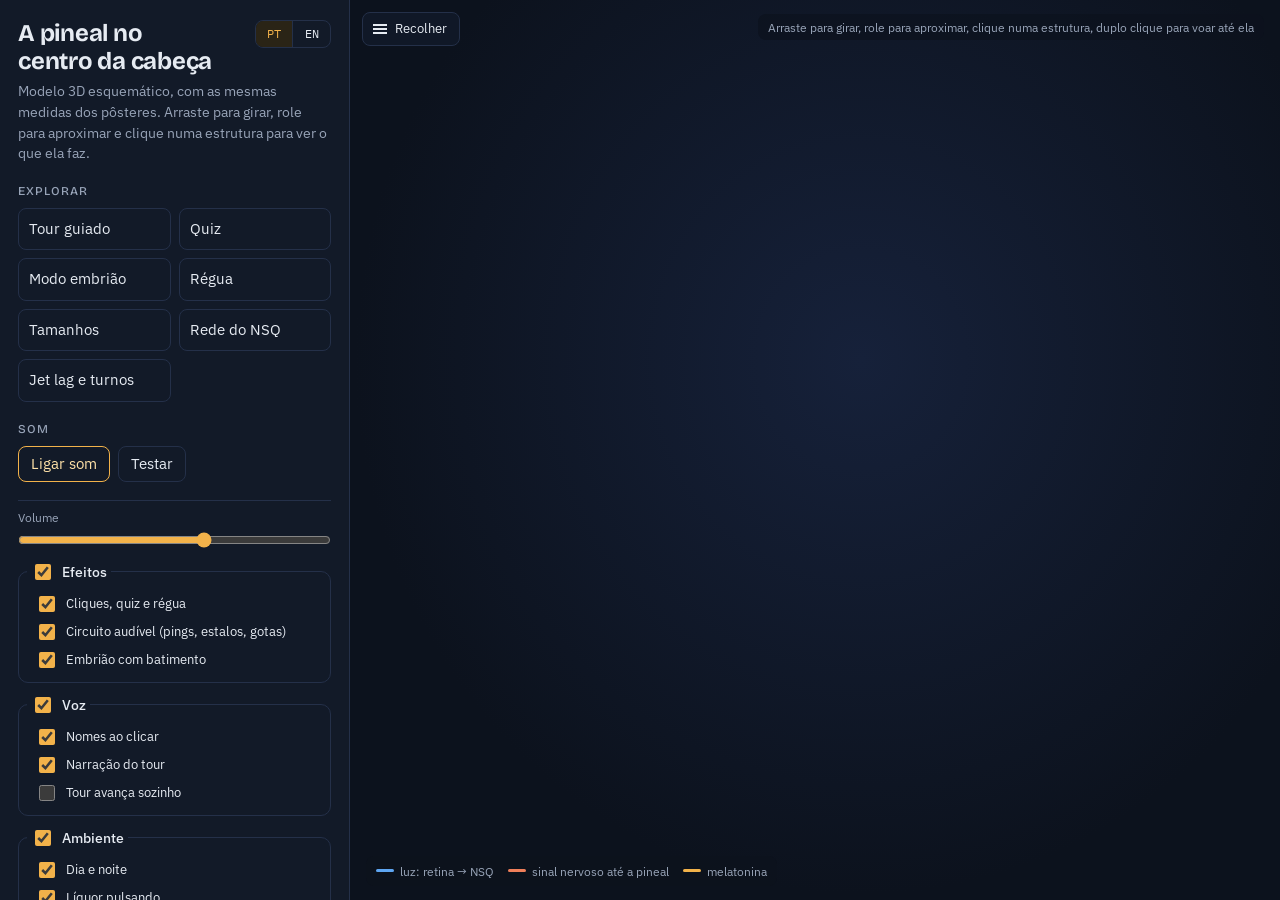
==== index.html @ 1c8b0a23 "Add files via upload" ====
<!DOCTYPE html>
<html lang="pt-BR">
<head>
<meta charset="utf-8">
<meta name="viewport" content="width=device-width, initial-scale=1">
<title>Cabeça 3D: pineal e hipófise</title>
<link rel="preconnect" href="https://fonts.googleapis.com">
<link rel="preconnect" href="https://fonts.gstatic.com" crossorigin>
<link href="https://fonts.googleapis.com/css2?family=Bricolage+Grotesque:opsz,wght@12..96,500;12..96,700&family=IBM+Plex+Sans:wght@400;500&family=IBM+Plex+Mono:wght@500&display=swap" rel="stylesheet">
<link rel="stylesheet" href="estilo.css">
<script type="importmap">
{ "imports": {
  "three": "./vendor/three/three.module.js",
  "three/addons/": "./vendor/three/addons/"
} }
</script>
</head>
<body>
<div class="app">
  <aside id="painel">
    <header>
      <div class="seg idioma" id="idioma" role="group" aria-label="Idioma / Language">
        <button type="button" data-l="pt" aria-pressed="true" title="Português">PT</button>
        <button type="button" data-l="en" aria-pressed="false" title="English">EN</button>
      </div>
      <h1>A pineal no centro da cabeça</h1>
      <p class="lead">Modelo 3D esquemático, com as mesmas medidas dos pôsteres. Arraste para girar, role para aproximar e clique numa estrutura para ver o que ela faz.</p>
    </header>

    <section aria-labelledby="t-explorar">
      <h2 id="t-explorar">Explorar</h2>
      <div class="ferramentas">
        <button type="button" id="b-tour" aria-pressed="false">Tour guiado</button>
        <button type="button" id="b-quiz" aria-pressed="false">Quiz</button>
        <button type="button" id="b-embriao" aria-pressed="false">Modo embrião</button>
        <button type="button" id="b-regua" aria-pressed="false">Régua</button>
        <button type="button" id="b-tam" aria-pressed="false">Tamanhos</button>
        <button type="button" id="b-kura" aria-pressed="false">Rede do NSQ</button>
        <button type="button" id="b-jet" aria-pressed="false">Jet lag e turnos</button>
      </div>
    </section>

    <section aria-labelledby="t-som">
      <h2 id="t-som">Som</h2>
      <div class="row som-linha">
        <button type="button" id="b-som" aria-pressed="false">Ligar som</button>
        <button type="button" id="b-testar">Testar</button>
        <label class="vol" for="som-vol">Volume
          <input type="range" id="som-vol" min="0" max="1" step="0.01" value="0.6">
        </label>
      </div>
      <div class="grupos-som">
        <fieldset>
          <legend><label class="chk" for="g-efeitos"><input type="checkbox" id="g-efeitos" checked> Efeitos</label></legend>
          <label class="chk sub" for="s-clique"><input type="checkbox" id="s-clique" checked> Cliques, quiz e régua</label>
          <label class="chk sub" for="s-circ"><input type="checkbox" id="s-circ" checked> Circuito audível (pings, estalos, gotas)</label>
          <label class="chk sub" for="s-emb"><input type="checkbox" id="s-emb" checked> Embrião com batimento</label>
        </fieldset>
        <fieldset>
          <legend><label class="chk" for="g-voz"><input type="checkbox" id="g-voz" checked> Voz</label></legend>
          <label class="chk sub" for="s-nomes"><input type="checkbox" id="s-nomes" checked> Nomes ao clicar</label>
          <label class="chk sub" for="s-tour"><input type="checkbox" id="s-tour" checked> Narração do tour</label>
          <label class="chk sub" for="s-auto"><input type="checkbox" id="s-auto"> Tour avança sozinho</label>
        </fieldset>
        <fieldset>
          <legend><label class="chk" for="g-amb"><input type="checkbox" id="g-amb" checked> Ambiente</label></legend>
          <label class="chk sub" for="s-dia"><input type="checkbox" id="s-dia" checked> Dia e noite</label>
          <label class="chk sub" for="s-liq"><input type="checkbox" id="s-liq" checked> Líquor pulsando</label>
          <label class="chk sub" for="s-mel"><input type="checkbox" id="s-mel"> Melodia da melatonina</label>
        </fieldset>
      </div>
      <div class="cap" id="som-txt">O som começa desligado: os navegadores só tocam áudio depois de um clique.</div>
    </section>

    <section aria-labelledby="t-vista">
      <h2 id="t-vista">Vista</h2>
      <div class="row" id="vistas">
        <button type="button" data-v="perfil" aria-pressed="false">Perfil</button>
        <button type="button" data-v="frente" aria-pressed="false">Frente</button>
        <button type="button" data-v="topo" aria-pressed="false">Topo</button>
        <button type="button" data-v="tres" aria-pressed="true">3/4</button>
      </div>
      <div class="row img-linha">
        <button type="button" id="b-salvar">Salvar imagem</button>
        <button type="button" id="b-copiar">Copiar imagem</button>
      </div>
      <div class="cap" id="img-txt"></div>
    </section>

    <section aria-labelledby="t-corte">
      <h2 id="t-corte">Corte</h2>
      <div class="seg" id="cortes" role="group" aria-label="Plano de corte">
        <button type="button" data-c="nenhum" aria-pressed="true">Nenhum</button>
        <button type="button" data-c="sagital" aria-pressed="false">Perfil</button>
        <button type="button" data-c="coronal" aria-pressed="false">Frente</button>
        <button type="button" data-c="axial" aria-pressed="false">Topo</button>
      </div>
      <input type="range" id="corte-pos" min="-8" max="8" step="0.1" value="0" aria-label="Posição do corte">
      <div class="cap" id="corte-txt">Escolha um plano para fatiar a pele, o cérebro e os vasos e ver o interior.</div>
    </section>

    <section aria-labelledby="t-relogio">
      <h2 id="t-relogio">Relógio de 24 horas</h2>
      <div class="clock">
        <span class="hora" id="hora">23:00</span>
        <span class="pill noite" id="fase">Noite</span>
      </div>
      <input type="range" id="slider" min="0" max="24" step="0.05" value="23" aria-label="Hora do dia">
      <div class="row">
        <button type="button" id="play" aria-pressed="true">Pausar</button>
        <label class="sel" for="rotina">Rotina
          <select id="rotina">
            <option value="escura">Noite escura</option>
            <option value="telas1">Luz e telas até 1h (1ª noite)</option>
            <option value="telas14">Luz e telas até 1h (após 2 semanas)</option>
          </select>
        </label>
      </div>
      <p class="status" id="status"></p>
      <canvas id="ritmos" aria-label="Curvas de melatonina, cortisol, temperatura e pressão do sono em 24 horas"></canvas>
      <div class="leg-ritmos" id="ritmos-leg"></div>
      <div class="cap">Modelo didático, do meio-dia ao meio-dia, todos comandados pelo NSQ; valores aproximados de um adulto. Faixa escura: horário de sono da rotina. Tracejado: melatonina na noite escura, para comparar.</div>
    </section>

    <section aria-labelledby="t-camadas">
      <h2 id="t-camadas">Camadas</h2>
      <div class="grid2">
        <label class="chk" for="c-pele"><input type="checkbox" id="c-pele" checked> Pele</label>
        <label class="chk" for="c-cerebro"><input type="checkbox" id="c-cerebro" checked> Cérebro</label>
        <label class="chk" for="c-vent"><input type="checkbox" id="c-vent" checked> Ventrículos</label>
        <label class="chk" for="c-vasos"><input type="checkbox" id="c-vasos" checked> Vasos</label>
        <label class="chk" for="c-planos"><input type="checkbox" id="c-planos" checked> Planos</label>
        <label class="chk" for="c-circ"><input type="checkbox" id="c-circ" checked> Circuito</label>
        <label class="chk" for="c-liquor"><input type="checkbox" id="c-liquor"> Fluxo do líquor</label>
        <label class="chk" for="c-porta"><input type="checkbox" id="c-porta"> Sistema porta</label>
        <label class="chk" for="c-simbolo"><input type="checkbox" id="c-simbolo" checked> Camada simbólica</label>
        <label class="chk" for="c-rot"><input type="checkbox" id="c-rot" checked> Rótulos</label>
      </div>
    </section>

    <section aria-labelledby="t-info">
      <h2 id="t-info">Estrutura selecionada</h2>
      <div class="info" id="info"></div>
    </section>

    <section aria-labelledby="t-config">
      <h2 id="t-config">Configurações</h2>
      <button type="button" id="b-reset" class="b-reset">Restaurar padrão</button>
      <div class="cap" id="reset-txt">Volta tudo ao início: vista, corte, relógio, camadas, som, menu e posição dos cartões.</div>
    </section>

    <div class="row manual-linha">
      <button type="button" id="b-manual">Manual</button>
      <button type="button" id="b-manual-pdf">Manual em PDF</button>
    </div>
    <footer class="rodape">
      <p class="rod-tit" id="rod-tit">© 2026 Cabeça 3D: pineal e hipófise · v2.1. Todos os direitos reservados.</p>
      <p id="rod-aviso">As informações deste modelo são apenas para fins educativos e de estudo, não constituindo diagnóstico, orientação ou recomendação médica. As medidas são aproximadas e as formas, esquemáticas; os valores reais vêm de estudos publicados e variam entre pessoas. A camada simbólica reúne leituras de tradições espirituais, sem comprovação fisiológica.</p>
      <p><span id="rod-cri">Criado por Francisco Campos de Carvalho, email:</span> <a href="mailto:fcamposcarvalho@yahoo.com.br">fcamposcarvalho@yahoo.com.br</a>, <span id="rod-form">Bacharel em Matemática e Pós-Graduado em Sistemas de Informação e Banco de Dados.</span></p>
    </footer>
  </aside>

  <main id="stage">
    <button type="button" id="b-menu" class="b-menu" aria-controls="painel" aria-expanded="true" title="Recolher o menu (tecla M)"><span class="ico" aria-hidden="true"></span><span class="txt">Recolher</span></button>
    <svg id="guias" aria-hidden="true"></svg>
    <div id="rotulos" aria-hidden="true"></div>
    <div class="hint">Arraste para girar, role para aproximar, clique numa estrutura, duplo clique para voar até ela</div>
    <div class="legend" id="legenda">
      <span><b style="background:var(--blue)"></b>luz: retina → NSQ</span>
      <span><b style="background:var(--coral)"></b>sinal nervoso até a pineal</span>
      <span><b style="background:var(--amber)"></b>melatonina</span>
    </div>
    <div class="liq-box" id="liq-box" hidden></div>
    <div class="card" id="card" hidden></div>
    <div class="erro" id="erro"><div><p>Seu navegador não conseguiu abrir o modelo 3D (WebGL indisponível).</p><p>No Edge ou no Chrome: ative “Usar aceleração gráfica quando disponível” nas configurações de Sistema, reinicie o navegador e confira em edge://gpu (ou chrome://gpu) se WebGL aparece como “Hardware accelerated”.</p></div></div>
  </main>
</div>
<script type="module" src="app.js"></script>
</body>
</html>
---- estilo.css ----
:root {
  --bg: #0C121D;
  --panel: #121A28;
  --line: #243049;
  --text: #E6EBF2;
  --muted: #98A4B8;
  --amber: #F2B24A;
  --teal: #3CC4A2;
  --blue: #5EA6F2;
  --violet: #A39BF2;
  --coral: #F07F5A;
  --display: "Bricolage Grotesque", "Segoe UI", system-ui, sans-serif;
  --body: "IBM Plex Sans", "Segoe UI", system-ui, sans-serif;
  --mono: "IBM Plex Mono", ui-monospace, monospace;
  color-scheme: dark;
  /* layout: painel de controles fixo à esquerda + palco 3D ocupando o resto; cartões flutuantes no palco */
}
* { box-sizing: border-box; }
html, body { height: 100%; margin: 0; background: var(--bg); color: var(--text); font-family: var(--body); font-size: 15px; line-height: 1.5; }
.app { display: grid; grid-template-columns: 350px minmax(0, 1fr); height: 100%; transition: grid-template-columns .25s ease; }
.app.recolhido { grid-template-columns: 0 minmax(0, 1fr); }
.app.recolhido aside { visibility: hidden; padding-left: 0; padding-right: 0; border-right-width: 0; }
.b-menu { position: absolute; top: 12px; left: 12px; z-index: 3; display: flex; align-items: center; gap: 8px; background: rgba(18, 26, 40, 0.88); padding: 6px 12px 6px 10px; font-size: 0.88rem; }
.b-menu .ico { width: 14px; height: 10px; position: relative; display: inline-block; border-top: 2px solid currentColor; border-bottom: 2px solid currentColor; }
.b-menu .ico::after { content: ""; position: absolute; left: 0; right: 0; top: 2px; border-top: 2px solid currentColor; }
aside { overflow-y: auto; background: var(--panel); border-right: 1px solid var(--line); padding: 20px 18px 24px; display: flex; flex-direction: column; gap: 18px; }
h1 { font-family: var(--display); font-weight: 700; font-size: 1.6rem; line-height: 1.15; margin: 0; text-wrap: balance; letter-spacing: -0.01em; }
.lead { color: var(--muted); margin: 6px 0 0; font-size: 0.92rem; }
h2 { font-family: var(--display); font-weight: 500; font-size: 0.8rem; letter-spacing: 0.08em; text-transform: uppercase; color: var(--muted); margin: 0 0 8px; }
section { display: flex; flex-direction: column; }
.row { display: flex; gap: 8px; flex-wrap: wrap; align-items: center; }
button, select { font: inherit; color: var(--text); }
button { background: transparent; border: 1px solid var(--line); border-radius: 8px; padding: 6px 12px; cursor: pointer; transition: border-color .15s, background .15s; }
button:hover { border-color: #3A4A6B; background: #172136; }
button[aria-pressed="true"] { border-color: var(--amber); color: var(--amber); }
button.primario { border-color: var(--amber); background: #2A2416; color: #FFE2A8; }
button:focus-visible, input:focus-visible, select:focus-visible { outline: 2px solid var(--blue); outline-offset: 2px; }
.ferramentas { display: grid; grid-template-columns: 1fr 1fr; gap: 8px; }
.ferramentas button { padding: 9px 10px; text-align: left; }
.seg { display: grid; grid-template-columns: repeat(4, 1fr); gap: 0; border: 1px solid var(--line); border-radius: 8px; overflow: hidden; }
.seg button { border: 0; border-radius: 0; border-right: 1px solid var(--line); padding: 6px 4px; font-size: 0.88rem; }
.seg button:last-child { border-right: 0; }
.seg button[aria-pressed="true"] { background: #2A2416; }
.clock { display: flex; align-items: baseline; justify-content: space-between; gap: 10px; }
.hora { font-family: var(--mono); font-size: 2rem; font-variant-numeric: tabular-nums; letter-spacing: -0.02em; }
.pill { font-size: 0.78rem; padding: 3px 10px; border-radius: 999px; border: 1px solid currentColor; white-space: nowrap; }
.pill.dia { color: #F6D77A; }
.pill.tarde { color: var(--coral); }
.pill.noite { color: var(--violet); }
input[type="range"] { width: 100%; accent-color: var(--amber); margin: 8px 0 4px; }
.sel { display: flex; flex-direction: column; font-size: 0.78rem; color: var(--muted); flex: 1; min-width: 180px; }
select { background: #0F1724; border: 1px solid var(--line); border-radius: 8px; padding: 6px 8px; font-size: 0.88rem; }
.status { color: var(--muted); font-size: 0.88rem; min-height: 4.1em; margin: 6px 0 8px; }
.img-linha { margin-top: 8px; }
.info .formula { font-family: var(--mono); font-size: 0.82rem; color: #CFCBFF; margin: 6px 0; }
.sub2 { margin: 14px 0 6px; }
canvas#ritmos { width: 100%; height: 150px; display: block; border: 1px solid var(--line); border-radius: 8px; background: #0E1522; }
.leg-ritmos { display: grid; grid-template-columns: 1fr 1fr; gap: 2px 10px; margin-top: 6px; font-size: 0.8rem; color: #C9D2DF; font-variant-numeric: tabular-nums; }
.leg-ritmos span { display: flex; align-items: center; gap: 6px; white-space: nowrap; }
.leg-ritmos b { font-weight: 500; margin-left: auto; color: var(--text); }
.leg-ritmos i { width: 10px; height: 3px; border-radius: 2px; display: inline-block; flex: none; }
.card canvas { width: 100%; display: block; border: 1px solid var(--line); border-radius: 8px; background: #0E1522; }
.card .controles { display: flex; gap: 8px 12px; flex-wrap: wrap; align-items: center; font-size: 0.88rem; color: #CDD5E1; }
.card .controles label { display: flex; align-items: center; gap: 6px; }
.card .controles input[type="range"] { width: 160px; margin: 0; }
.card .seg { grid-template-columns: 1fr 1fr; }
.card .resultado { font-size: 0.9rem; color: #E6EBF2; min-height: 2.6em; }
.card .formula { font-family: var(--mono); font-size: 0.85rem; color: #CFCBFF; }
.cap { color: var(--muted); font-size: 0.78rem; margin-top: 4px; }
.chk { display: flex; align-items: center; gap: 8px; font-size: 0.92rem; cursor: pointer; padding: 3px 0; }
.chk input { accent-color: var(--amber); width: 16px; height: 16px; flex: none; }
.grid2 { display: grid; grid-template-columns: 1fr 1fr; gap: 0 10px; }
.info { border: 1px solid var(--line); border-radius: 10px; padding: 12px 14px; background: #0F1724; }
.info h3 { font-family: var(--display); font-weight: 700; margin: 0 0 4px; font-size: 1.15rem; display: flex; align-items: center; gap: 8px; }
.info h3 i, .card h3 i { width: 10px; height: 10px; border-radius: 50%; display: inline-block; flex: none; }
.info p { margin: 0; color: #C9D2DF; font-size: 0.9rem; }
.info ul { margin: 6px 0 0; padding-left: 18px; color: #C9D2DF; font-size: 0.88rem; }
.info .medida { font-family: var(--mono); font-size: 1.6rem; color: var(--amber); margin: 4px 0; }
.som-linha { align-items: flex-end; }
#b-som { border-color: var(--amber); color: #FFE2A8; }
#b-som[aria-pressed="true"] { background: #2A2416; }
.vol { display: flex; flex-direction: column; font-size: 0.78rem; color: var(--muted); flex: 1; min-width: 140px; }
.vol input { margin: 2px 0 0; }
.grupos-som { display: flex; flex-direction: column; gap: 8px; margin-top: 10px; }
fieldset { border: 1px solid var(--line); border-radius: 10px; padding: 4px 12px 8px; margin: 0; }
legend { padding: 0 4px; margin-left: -4px; }
legend .chk { font-weight: 500; }
.chk.sub { padding-left: 4px; font-size: 0.88rem; }
fieldset.desligado .sub { opacity: 0.45; }
.b-reset { align-self: flex-start; }
.b-reset.confirmar { border-color: var(--coral); color: #FFB49A; background: #2A1A16; }
.nota { color: var(--muted); font-size: 0.78rem; margin-top: auto; }

#stage { position: relative; min-height: 0; overflow: hidden; background: radial-gradient(ellipse at 55% 40%, #16213A 0%, var(--bg) 70%); }
#stage canvas { display: block; }
#guias, #rotulos { position: absolute; inset: 0; pointer-events: none; }
#guias { width: 100%; height: 100%; }
.lbl { position: absolute; left: 0; top: 0; font-size: 12px; padding: 2px 8px; border-radius: 999px; background: rgba(12, 18, 29, 0.84); border: 1px solid rgba(255, 255, 255, 0.12); color: var(--text); white-space: nowrap; display: none; align-items: center; gap: 6px; will-change: transform; }
.lbl.clicavel { pointer-events: auto; cursor: pointer; }
.lbl.clicavel:hover { border-color: rgba(255, 210, 122, 0.8); background: rgba(30, 38, 56, 0.95); }
#guias circle.clicavel { pointer-events: all; cursor: pointer; }
.lbl i { width: 7px; height: 7px; border-radius: 50%; display: inline-block; }
.lbl.simb { border-style: dashed; color: #CFCBFF; }
.lbl.medida { font-family: var(--mono); font-size: 13px; color: #FFE2A8; border-color: var(--amber); }
.hint { position: absolute; top: 14px; right: 16px; color: var(--muted); font-size: 0.82rem; background: rgba(12,18,29,.7); padding: 4px 10px; border-radius: 8px; pointer-events: none; }
.legend { position: absolute; left: 16px; bottom: 14px; display: flex; gap: 14px; flex-wrap: wrap; font-size: 0.82rem; color: var(--muted); background: rgba(12,18,29,.75); padding: 6px 10px; border-radius: 8px; pointer-events: none; max-width: calc(100% - 32px); }
.legend span { display: flex; align-items: center; gap: 6px; }
.legend b { width: 18px; height: 3px; border-radius: 2px; display: inline-block; }

.card { position: absolute; left: 50%; bottom: 58px; transform: translateX(-50%); width: min(600px, calc(100% - 32px)); background: rgba(16, 23, 36, 0.95); border: 1px solid var(--line); border-radius: 14px; padding: 14px 16px 12px; box-shadow: 0 12px 40px rgba(0,0,0,.45); display: flex; flex-direction: column; gap: 8px; }
.card[hidden] { display: none; }
.card .kicker { font-size: 0.75rem; letter-spacing: 0.08em; text-transform: uppercase; color: var(--muted); display: flex; justify-content: space-between; align-items: center; gap: 8px; cursor: grab; user-select: none; touch-action: none; padding: 2px 0 4px; margin: -2px 0 0; }
.card .kicker > span:nth-child(2) { margin-right: auto; }
.card .alca { font-size: 1rem; letter-spacing: 0; color: #6F7C93; line-height: 1; }
.card.arrastando { opacity: 0.92; }
.card.arrastando .kicker { cursor: grabbing; }
.alvo { position: absolute; left: 0; top: 0; width: 0; height: 0; pointer-events: none; display: none; z-index: 2; }
.alvo span { position: absolute; left: -18px; top: -18px; width: 36px; height: 36px; border-radius: 50%; border: 2px solid #FFD27A; box-shadow: 0 0 12px rgba(255,210,122,.6); animation: alvo 1.4s ease-out infinite; }
.alvo span:nth-child(2) { animation-delay: .7s; }
@keyframes alvo { from { transform: scale(0.35); opacity: 1; } to { transform: scale(1.6); opacity: 0; } }
@media (prefers-reduced-motion: reduce) { .alvo span { animation: none; transform: scale(0.8); } }
.card h3 { font-family: var(--display); font-weight: 700; font-size: 1.2rem; margin: 0; display: flex; align-items: center; gap: 8px; text-wrap: balance; }
.card p { margin: 0; color: #CDD5E1; font-size: 0.93rem; }
.card .acoes { display: flex; gap: 8px; flex-wrap: wrap; justify-content: flex-end; margin-top: 4px; }
.card .acoes .esq { margin-right: auto; }
.card .opcoes { display: grid; grid-template-columns: 1fr 1fr; gap: 8px; }
.card .opcoes button { text-align: left; padding: 8px 10px; }
.card .opcoes button.certo { border-color: var(--teal); color: #9EF0D8; }
.card .opcoes button.errado { border-color: var(--coral); color: #FFB49A; }
.card .placar { font-family: var(--mono); color: var(--amber); }
.card input[type="range"] { margin: 2px 0; }
.card .etapas { display: flex; justify-content: space-between; font-size: 0.75rem; color: var(--muted); }

.erro { position: absolute; inset: 0; display: none; align-items: center; justify-content: center; text-align: center; padding: 24px; color: var(--muted); max-width: 640px; margin: auto; }
@media (max-width: 760px) {
  html, body { height: auto; }
  .app { grid-template-columns: 1fr; height: auto; }
  #stage { order: 1; height: 66vh; }
  aside { order: 2; border-right: 0; border-top: 1px solid var(--line); }
  .app.recolhido { grid-template-columns: 1fr; }
  .app.recolhido aside { display: none; }
  .app { transition: none; }
  .hint { display: none; }
  .card { bottom: 12px; }
  .legend { display: none; }
  .card .opcoes { grid-template-columns: 1fr; }
}
@media (prefers-reduced-motion: reduce) { button, .app { transition: none; } }

/* seletor de idioma no canto do cabeçalho */
#painel header { position: relative; }
#painel header h1 { padding-right: 84px; }
.seg.idioma { position: absolute; top: 0; right: 0; width: 76px; grid-template-columns: 1fr 1fr; }
.seg.idioma button { padding: 4px 0; font-size: 0.78rem; font-family: var(--mono); }

/* volumes */
.vol { margin-top: 10px; padding-top: 8px; border-top: 1px solid var(--line); display: flex; flex-direction: column; gap: 3px; }
.vol-tit { font-size: 0.72rem; letter-spacing: 0.08em; text-transform: uppercase; color: var(--muted); }
.vol-lin { display: flex; justify-content: space-between; gap: 10px; font-size: 0.86rem; color: #C9D2DF; }
.vol-lin b { font-family: var(--mono); font-weight: 500; color: var(--text); white-space: nowrap; }
.info .vol-nota { font-size: 0.8rem; color: var(--muted); margin-top: 2px; }
.b-esfera { margin-top: 6px; align-self: flex-start; font-size: 0.82rem; padding: 5px 10px; }
.card .seg.seg4 { grid-template-columns: repeat(4, 1fr); }
.tam { display: flex; flex-direction: column; gap: 3px; }
.tam-lin { display: grid; grid-template-columns: 9.5em 1fr 8.5em; align-items: center; gap: 10px; padding: 3px 6px; border: 0; background: transparent; text-align: left; border-radius: 6px; font-size: 0.84rem; }
.tam-lin:not(:disabled):hover { background: rgba(255,255,255,0.05); }
.tam-lin:disabled { cursor: default; opacity: 1; color: inherit; }
.tam-nome { white-space: nowrap; overflow: hidden; text-overflow: ellipsis; }
.tam-barra { position: relative; height: 12px; background: rgba(255,255,255,0.04); border-radius: 3px; }
.tam-barra i { position: absolute; top: 0; height: 100%; display: block; border-radius: 3px; }
.tam-barra .tipico { left: 0; background: linear-gradient(90deg, rgba(242,178,74,0.10), rgba(242,178,74,0.55)); }
.tam-barra .faixa { background: #F6C97A; opacity: 0.95; }
.tam-barra .mod { width: 9px; height: 9px; top: 1.5px; margin-left: -4.5px; background: #8FD0FF; transform: rotate(45deg); border-radius: 1px; }
.tam-val { font-family: var(--mono); font-size: 0.78rem; color: #C9D2DF; text-align: right; white-space: nowrap; }
.tam-eixo { display: grid; grid-template-columns: 9.5em 1fr 8.5em; gap: 10px; padding: 0 6px; height: 16px; }
.tam-escala { position: relative; }
.tam-escala em { position: absolute; transform: translateX(-50%); font-style: normal; font-size: 0.7rem; color: var(--muted); white-space: nowrap; }
.card .tam-leg { font-size: 0.8rem; color: var(--muted); }
.liq-box { position: absolute; right: 16px; top: 48px; width: 280px; background: rgba(12,18,29,0.86); border: 1px solid rgba(94,166,242,0.45); border-radius: 10px; padding: 8px 11px; font-size: 0.78rem; color: #C9D2DF; display: flex; flex-direction: column; gap: 4px; pointer-events: none; }
.liq-box[hidden] { display: none; }
.liq-tit { color: #8FD0FF; font-weight: 500; font-size: 0.82rem; }
.liq-cont b { font-family: var(--mono); color: #CFE8FF; font-weight: 500; }
.liq-mut { color: var(--muted); }
@media (max-width: 860px) { .liq-box { display: none; } .tam-lin, .tam-eixo { grid-template-columns: 7em 1fr 6.5em; } }

/* rodapé do menu */
.rodape { margin-top: 14px; padding-top: 14px; border-top: 1px solid var(--line); text-align: center; display: flex; flex-direction: column; gap: 8px; }
.rodape p { margin: 0; font-size: 0.78rem; line-height: 1.55; color: var(--muted); }
.rodape .rod-tit { font-weight: 600; color: #C9D2DF; font-size: 0.82rem; }
.rodape a { color: #9CC7F2; text-decoration: none; white-space: nowrap; }
.rodape a:hover { text-decoration: underline; }

.manual-linha { margin-top: 12px; }
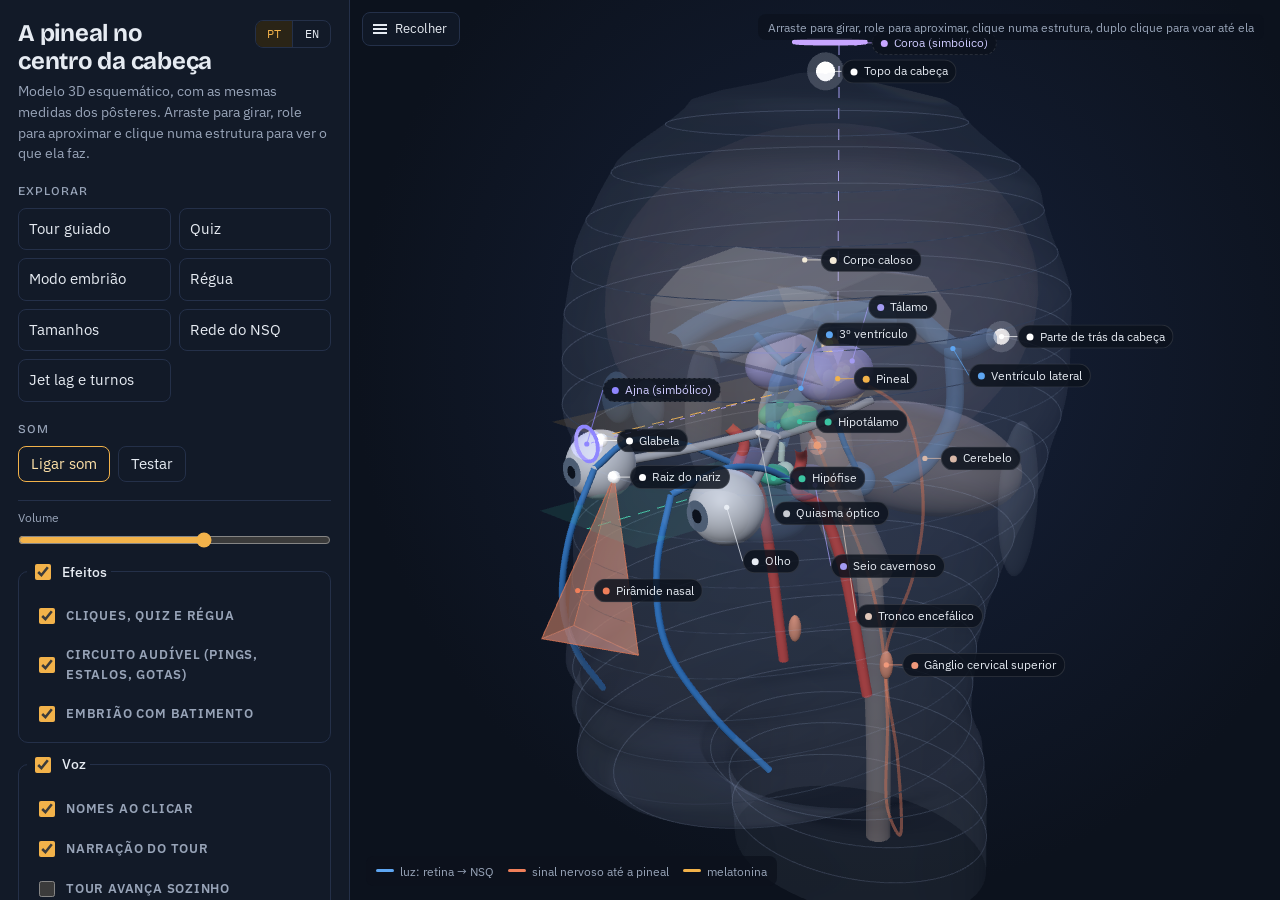
==== commit 6474ae9f: "Add files via upload" ====
--- a/index.html
+++ b/index.html
@@ -136,6 +136,27 @@
         <label class="chk" for="c-simbolo"><input type="checkbox" id="c-simbolo" checked> Camada simbólica</label>
         <label class="chk" for="c-rot"><input type="checkbox" id="c-rot" checked> Rótulos</label>
       </div>
+      <h3 class="sub" id="t-novas">Camadas extras</h3>
+      <div class="grid2">
+        <label class="chk" for="c-cortex"><input type="checkbox" id="c-cortex"> Córtex (lobos)</label>
+        <label class="chk" for="c-visao"><input type="checkbox" id="c-visao"> Via da visão</label>
+        <label class="chk" for="c-limbico"><input type="checkbox" id="c-limbico"> Sistema límbico</label>
+        <label class="chk" for="c-papez"><input type="checkbox" id="c-papez"> Circuito de Papez</label>
+      </div>
+      <div class="row">
+        <label class="sel" for="isolar">Isolar camada
+          <select id="isolar">
+            <option value="">Nenhuma</option>
+            <option value="cortex">Córtex (lobos)</option>
+            <option value="visao">Via da visão</option>
+            <option value="limbico">Sistema límbico</option>
+            <option value="porta">Sistema porta</option>
+            <option value="vent">Ventrículos</option>
+            <option value="vasos">Vasos</option>
+            <option value="circ">Circuito</option>
+          </select>
+        </label>
+      </div>
     </section>
 
     <section aria-labelledby="t-info">
--- a/estilo.css
+++ b/estilo.css
@@ -191,3 +191,5 @@
 .rodape a:hover { text-decoration: underline; }
 
 .manual-linha { margin-top: 12px; }
+
+.sub { font-size: 0.74rem; font-weight: 600; letter-spacing: 0.06em; text-transform: uppercase; color: var(--muted); margin: 12px 0 6px; }
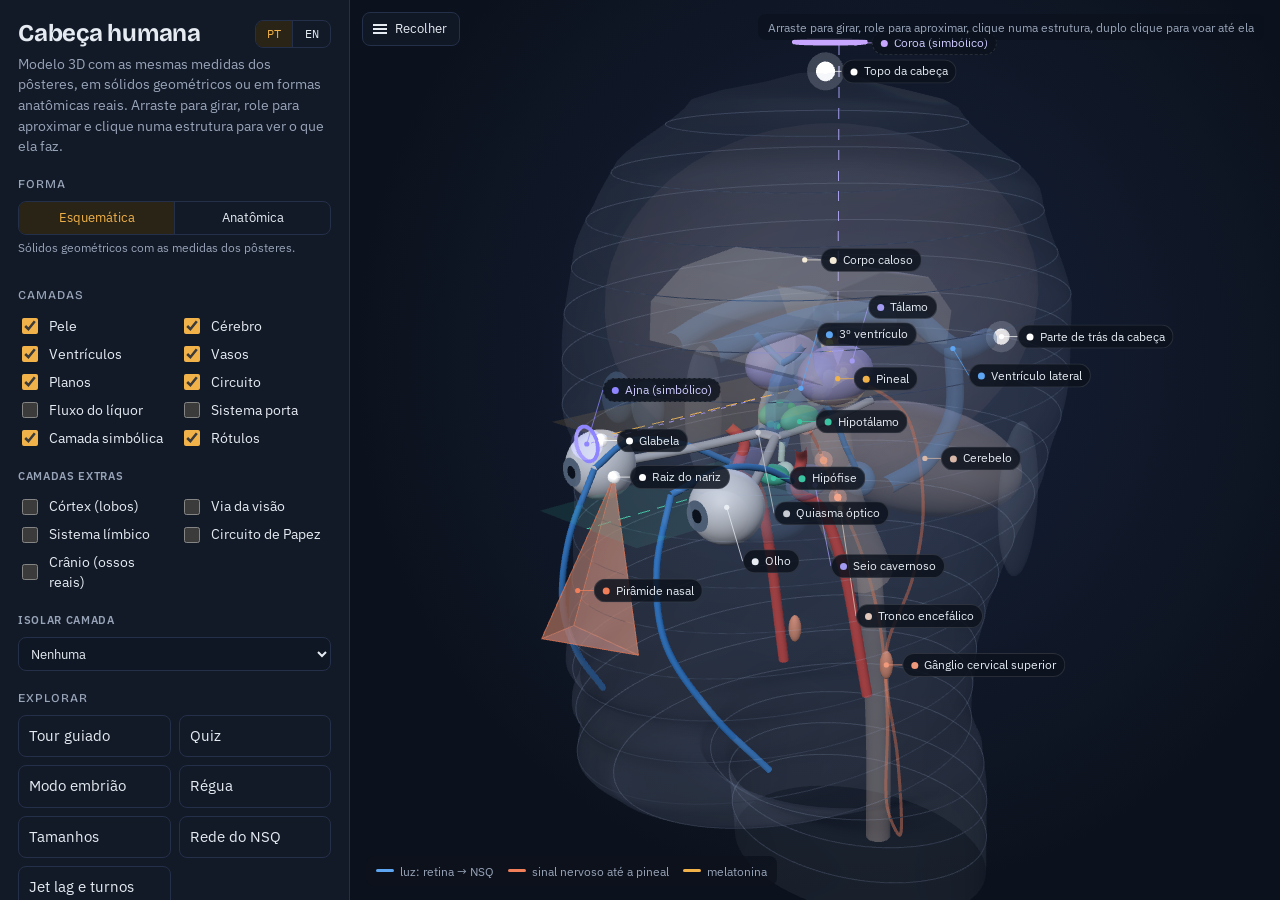
==== commit 29573145: "Add files via upload" ====
--- a/index.html
+++ b/index.html
@@ -23,9 +23,54 @@
         <button type="button" data-l="pt" aria-pressed="true" title="Português">PT</button>
         <button type="button" data-l="en" aria-pressed="false" title="English">EN</button>
       </div>
-      <h1>A pineal no centro da cabeça</h1>
-      <p class="lead">Modelo 3D esquemático, com as mesmas medidas dos pôsteres. Arraste para girar, role para aproximar e clique numa estrutura para ver o que ela faz.</p>
+      <h1>Cabeça humana</h1>
+      <p class="lead">Modelo 3D com as mesmas medidas dos pôsteres, em sólidos geométricos ou em formas anatômicas reais. Arraste para girar, role para aproximar e clique numa estrutura para ver o que ela faz.</p>
     </header>
+
+    <section aria-labelledby="t-forma">
+      <h2 id="t-forma">Forma</h2>
+      <div class="seg" id="forma" role="group" aria-label="Forma das estruturas">
+        <button type="button" data-f="esq" aria-pressed="true">Esquemática</button>
+        <button type="button" data-f="anat" aria-pressed="false">Anatômica</button>
+      </div>
+      <p class="cap" id="forma-txt"></p>
+    </section>
+
+    <section aria-labelledby="t-camadas">
+      <h2 id="t-camadas">Camadas</h2>
+      <div class="grid2">
+        <label class="chk" for="c-pele"><input type="checkbox" id="c-pele" checked> Pele</label>
+        <label class="chk" for="c-cerebro"><input type="checkbox" id="c-cerebro" checked> Cérebro</label>
+        <label class="chk" for="c-vent"><input type="checkbox" id="c-vent" checked> Ventrículos</label>
+        <label class="chk" for="c-vasos"><input type="checkbox" id="c-vasos" checked> Vasos</label>
+        <label class="chk" for="c-planos"><input type="checkbox" id="c-planos" checked> Planos</label>
+        <label class="chk" for="c-circ"><input type="checkbox" id="c-circ" checked> Circuito</label>
+        <label class="chk" for="c-liquor"><input type="checkbox" id="c-liquor"> Fluxo do líquor</label>
+        <label class="chk" for="c-porta"><input type="checkbox" id="c-porta"> Sistema porta</label>
+        <label class="chk" for="c-simbolo"><input type="checkbox" id="c-simbolo" checked> Camada simbólica</label>
+        <label class="chk" for="c-rot"><input type="checkbox" id="c-rot" checked> Rótulos</label>
+      </div>
+      <h3 class="sub-tit" id="t-novas">Camadas extras</h3>
+      <div class="grid2">
+        <label class="chk" for="c-cortex"><input type="checkbox" id="c-cortex"> Córtex (lobos)</label>
+        <label class="chk" for="c-visao"><input type="checkbox" id="c-visao"> Via da visão</label>
+        <label class="chk" for="c-limbico"><input type="checkbox" id="c-limbico"> Sistema límbico</label>
+        <label class="chk" for="c-papez"><input type="checkbox" id="c-papez"> Circuito de Papez</label>
+        <label class="chk" for="c-cranio"><input type="checkbox" id="c-cranio"> Crânio (ossos reais)</label>
+      </div>
+      <h3 class="sub-tit"><label for="isolar">Isolar camada</label></h3>
+      <select id="isolar">
+        <option value="">Nenhuma</option>
+        <option value="cortex">Córtex (lobos)</option>
+        <option value="visao">Via da visão</option>
+        <option value="limbico">Sistema límbico</option>
+        <option value="porta">Sistema porta</option>
+        <option value="vent">Ventrículos</option>
+        <option value="vasos">Vasos</option>
+        <option value="circ">Circuito</option>
+        <option value="cranio">Crânio</option>
+      </select>
+    </section>
 
     <section aria-labelledby="t-explorar">
       <h2 id="t-explorar">Explorar</h2>
@@ -122,43 +167,6 @@
       <div class="cap">Modelo didático, do meio-dia ao meio-dia, todos comandados pelo NSQ; valores aproximados de um adulto. Faixa escura: horário de sono da rotina. Tracejado: melatonina na noite escura, para comparar.</div>
     </section>
 
-    <section aria-labelledby="t-camadas">
-      <h2 id="t-camadas">Camadas</h2>
-      <div class="grid2">
-        <label class="chk" for="c-pele"><input type="checkbox" id="c-pele" checked> Pele</label>
-        <label class="chk" for="c-cerebro"><input type="checkbox" id="c-cerebro" checked> Cérebro</label>
-        <label class="chk" for="c-vent"><input type="checkbox" id="c-vent" checked> Ventrículos</label>
-        <label class="chk" for="c-vasos"><input type="checkbox" id="c-vasos" checked> Vasos</label>
-        <label class="chk" for="c-planos"><input type="checkbox" id="c-planos" checked> Planos</label>
-        <label class="chk" for="c-circ"><input type="checkbox" id="c-circ" checked> Circuito</label>
-        <label class="chk" for="c-liquor"><input type="checkbox" id="c-liquor"> Fluxo do líquor</label>
-        <label class="chk" for="c-porta"><input type="checkbox" id="c-porta"> Sistema porta</label>
-        <label class="chk" for="c-simbolo"><input type="checkbox" id="c-simbolo" checked> Camada simbólica</label>
-        <label class="chk" for="c-rot"><input type="checkbox" id="c-rot" checked> Rótulos</label>
-      </div>
-      <h3 class="sub" id="t-novas">Camadas extras</h3>
-      <div class="grid2">
-        <label class="chk" for="c-cortex"><input type="checkbox" id="c-cortex"> Córtex (lobos)</label>
-        <label class="chk" for="c-visao"><input type="checkbox" id="c-visao"> Via da visão</label>
-        <label class="chk" for="c-limbico"><input type="checkbox" id="c-limbico"> Sistema límbico</label>
-        <label class="chk" for="c-papez"><input type="checkbox" id="c-papez"> Circuito de Papez</label>
-      </div>
-      <div class="row">
-        <label class="sel" for="isolar">Isolar camada
-          <select id="isolar">
-            <option value="">Nenhuma</option>
-            <option value="cortex">Córtex (lobos)</option>
-            <option value="visao">Via da visão</option>
-            <option value="limbico">Sistema límbico</option>
-            <option value="porta">Sistema porta</option>
-            <option value="vent">Ventrículos</option>
-            <option value="vasos">Vasos</option>
-            <option value="circ">Circuito</option>
-          </select>
-        </label>
-      </div>
-    </section>
-
     <section aria-labelledby="t-info">
       <h2 id="t-info">Estrutura selecionada</h2>
       <div class="info" id="info"></div>
@@ -177,6 +185,7 @@
     <footer class="rodape">
       <p class="rod-tit" id="rod-tit">© 2026 Cabeça 3D: pineal e hipófise · v2.1. Todos os direitos reservados.</p>
       <p id="rod-aviso">As informações deste modelo são apenas para fins educativos e de estudo, não constituindo diagnóstico, orientação ou recomendação médica. As medidas são aproximadas e as formas, esquemáticas; os valores reais vêm de estudos publicados e variam entre pessoas. A camada simbólica reúne leituras de tradições espirituais, sem comprovação fisiológica.</p>
+      <p><span id="rod-anat1">Forma anatômica: malhas do</span> <a href="https://dbarchive.biosciencedbc.jp/en/bodyparts3d/download.html" target="_blank" rel="noopener">BodyParts3D</a><span id="rod-anat2">, © The Database Center for Life Science, licença CC BY 4.0; reduzidas e encaixadas nas coordenadas deste modelo.</span></p>
       <p><span id="rod-cri">Criado por Francisco Campos de Carvalho, email:</span> <a href="mailto:fcamposcarvalho@yahoo.com.br">fcamposcarvalho@yahoo.com.br</a>, <span id="rod-form">Bacharel em Matemática e Pós-Graduado em Sistemas de Informação e Banco de Dados.</span></p>
     </footer>
   </aside>
--- a/estilo.css
+++ b/estilo.css
@@ -192,4 +192,10 @@
 
 .manual-linha { margin-top: 12px; }
 
-.sub { font-size: 0.74rem; font-weight: 600; letter-spacing: 0.06em; text-transform: uppercase; color: var(--muted); margin: 12px 0 6px; }
+h3.sub-tit { font-size: 0.74rem; font-weight: 600; letter-spacing: 0.06em; text-transform: uppercase; color: var(--muted); margin: 16px 0 8px; }
+.forma-linha { display: flex; align-items: center; gap: 10px; margin-top: 10px; }
+.forma-linha .seg { flex: 1; }
+.sub-inline { font-size: 0.74rem; font-weight: 600; letter-spacing: 0.06em; text-transform: uppercase; color: var(--muted); }
+#forma { display: flex; } #forma button { flex: 1; }
+#isolar { width: 100%; }
+h3.sub-tit label { cursor: pointer; }
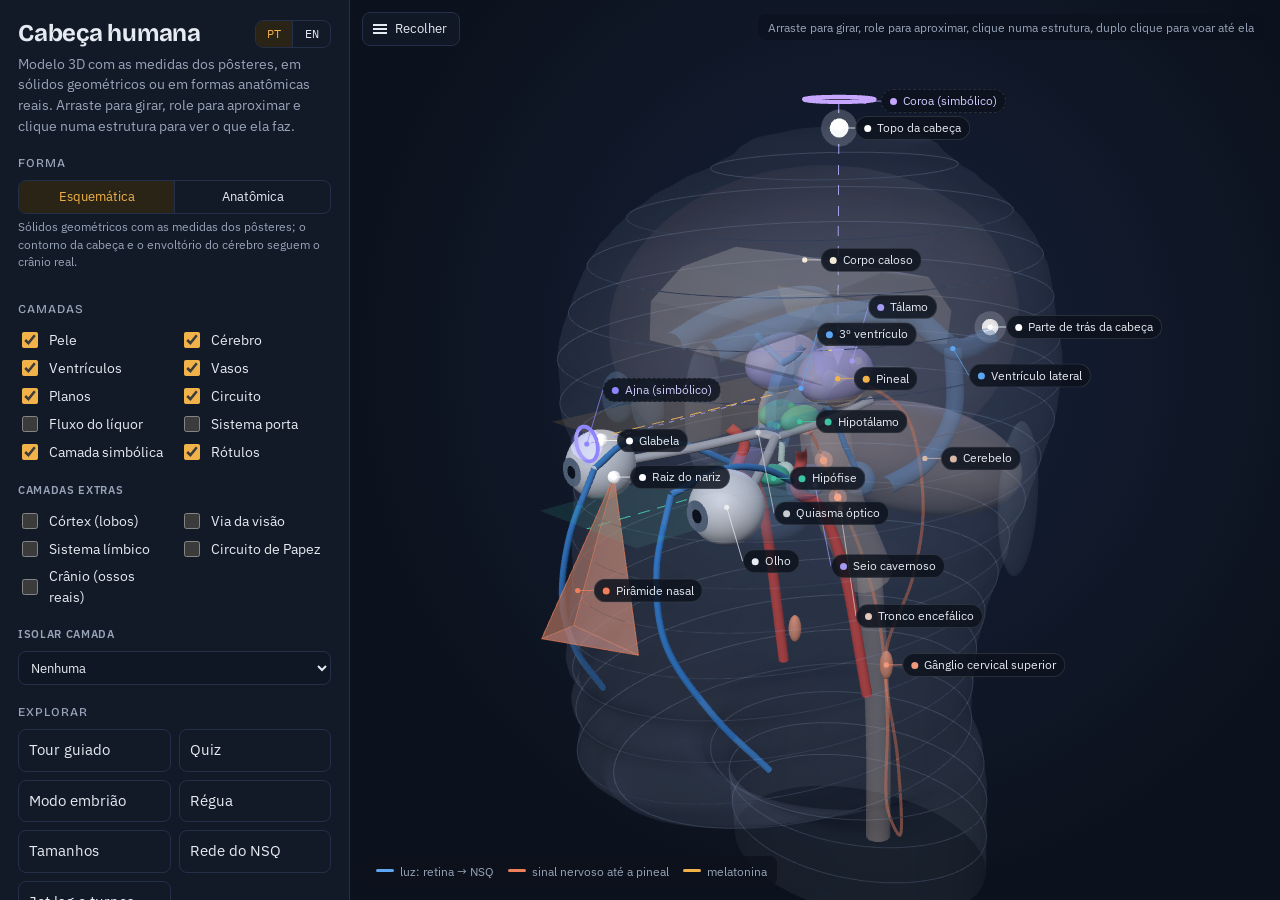
==== commit f159e8c8: "Add files via upload" ====
--- a/index.html
+++ b/index.html
@@ -24,7 +24,7 @@
         <button type="button" data-l="en" aria-pressed="false" title="English">EN</button>
       </div>
       <h1>Cabeça humana</h1>
-      <p class="lead">Modelo 3D com as mesmas medidas dos pôsteres, em sólidos geométricos ou em formas anatômicas reais. Arraste para girar, role para aproximar e clique numa estrutura para ver o que ela faz.</p>
+      <p class="lead">Modelo 3D com as medidas dos pôsteres, em sólidos geométricos ou em formas anatômicas reais. Arraste para girar, role para aproximar e clique numa estrutura para ver o que ela faz.</p>
     </header>
 
     <section aria-labelledby="t-forma">
--- a/estilo.css
+++ b/estilo.css
@@ -93,6 +93,8 @@
 
 #stage { position: relative; min-height: 0; overflow: hidden; background: radial-gradient(ellipse at 55% 40%, #16213A 0%, var(--bg) 70%); }
 #stage canvas { display: block; }
+/* rótulos e cena não selecionam texto: o duplo clique num rótulo voa até a estrutura, sem deixar a palavra marcada em azul */
+#rotulos, .lbl, #stage canvas { -webkit-user-select: none; user-select: none; }
 #guias, #rotulos { position: absolute; inset: 0; pointer-events: none; }
 #guias { width: 100%; height: 100%; }
 .lbl { position: absolute; left: 0; top: 0; font-size: 12px; padding: 2px 8px; border-radius: 999px; background: rgba(12, 18, 29, 0.84); border: 1px solid rgba(255, 255, 255, 0.12); color: var(--text); white-space: nowrap; display: none; align-items: center; gap: 6px; will-change: transform; }
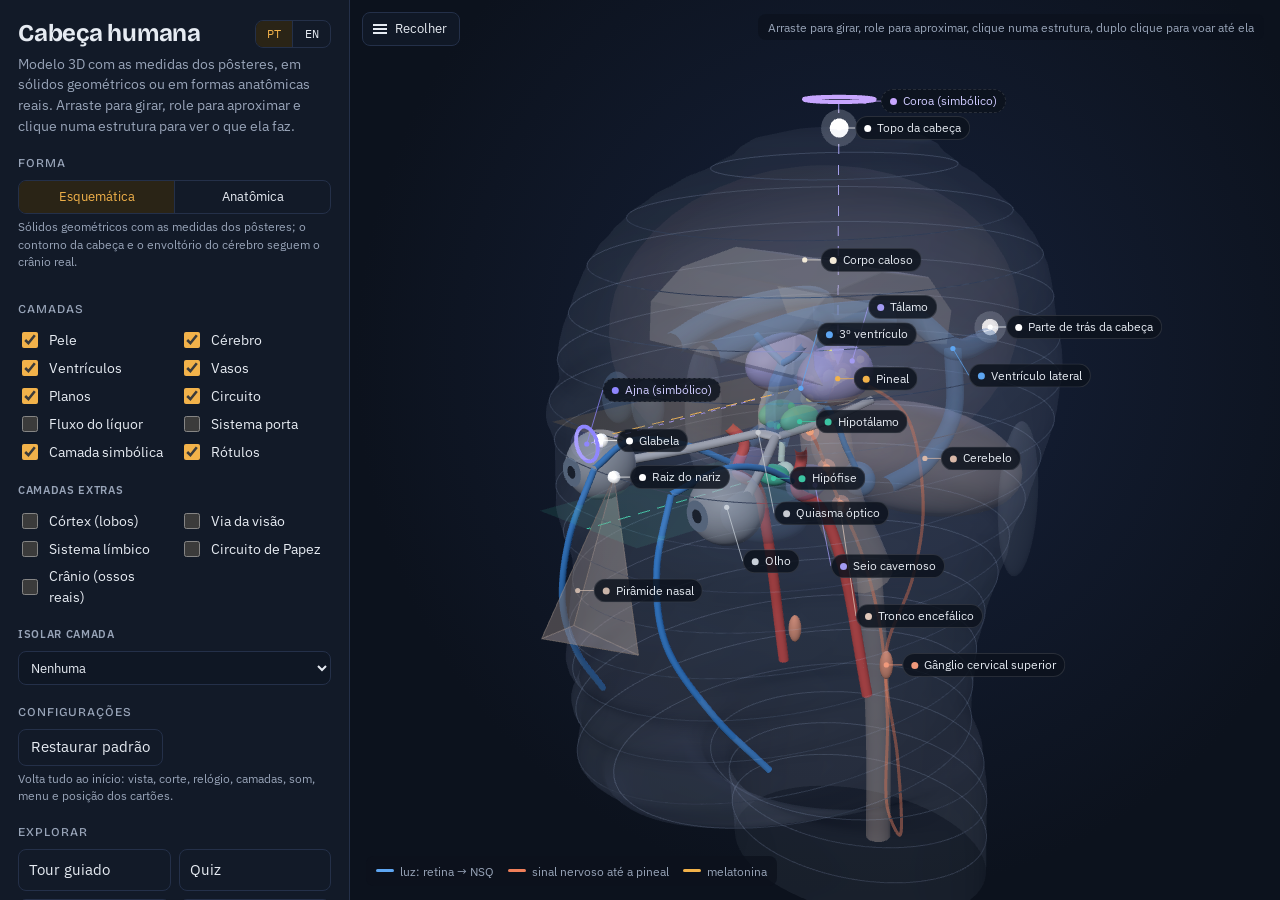
==== commit f18a34cb: "Add files via upload" ====
--- a/index.html
+++ b/index.html
@@ -72,6 +72,12 @@
       </select>
     </section>
 
+    <section aria-labelledby="t-config">
+      <h2 id="t-config">Configurações</h2>
+      <button type="button" id="b-reset" class="b-reset">Restaurar padrão</button>
+      <div class="cap" id="reset-txt">Volta tudo ao início: vista, corte, relógio, camadas, som, menu e posição dos cartões.</div>
+    </section>
+
     <section aria-labelledby="t-explorar">
       <h2 id="t-explorar">Explorar</h2>
       <div class="ferramentas">
@@ -172,12 +178,6 @@
       <div class="info" id="info"></div>
     </section>
 
-    <section aria-labelledby="t-config">
-      <h2 id="t-config">Configurações</h2>
-      <button type="button" id="b-reset" class="b-reset">Restaurar padrão</button>
-      <div class="cap" id="reset-txt">Volta tudo ao início: vista, corte, relógio, camadas, som, menu e posição dos cartões.</div>
-    </section>
-
     <div class="row manual-linha">
       <button type="button" id="b-manual">Manual</button>
       <button type="button" id="b-manual-pdf">Manual em PDF</button>
--- a/estilo.css
+++ b/estilo.css
@@ -100,6 +100,7 @@
 .lbl { position: absolute; left: 0; top: 0; font-size: 12px; padding: 2px 8px; border-radius: 999px; background: rgba(12, 18, 29, 0.84); border: 1px solid rgba(255, 255, 255, 0.12); color: var(--text); white-space: nowrap; display: none; align-items: center; gap: 6px; will-change: transform; }
 .lbl.clicavel { pointer-events: auto; cursor: pointer; }
 .lbl.clicavel:hover { border-color: rgba(255, 210, 122, 0.8); background: rgba(30, 38, 56, 0.95); }
+.lbl.lbl-sel, .lbl.lbl-sel:hover { background: rgba(36, 74, 160, 0.95); border-color: #8DB8FF; color: #FFFFFF; }
 #guias circle.clicavel { pointer-events: all; cursor: pointer; }
 .lbl i { width: 7px; height: 7px; border-radius: 50%; display: inline-block; }
 .lbl.simb { border-style: dashed; color: #CFCBFF; }
